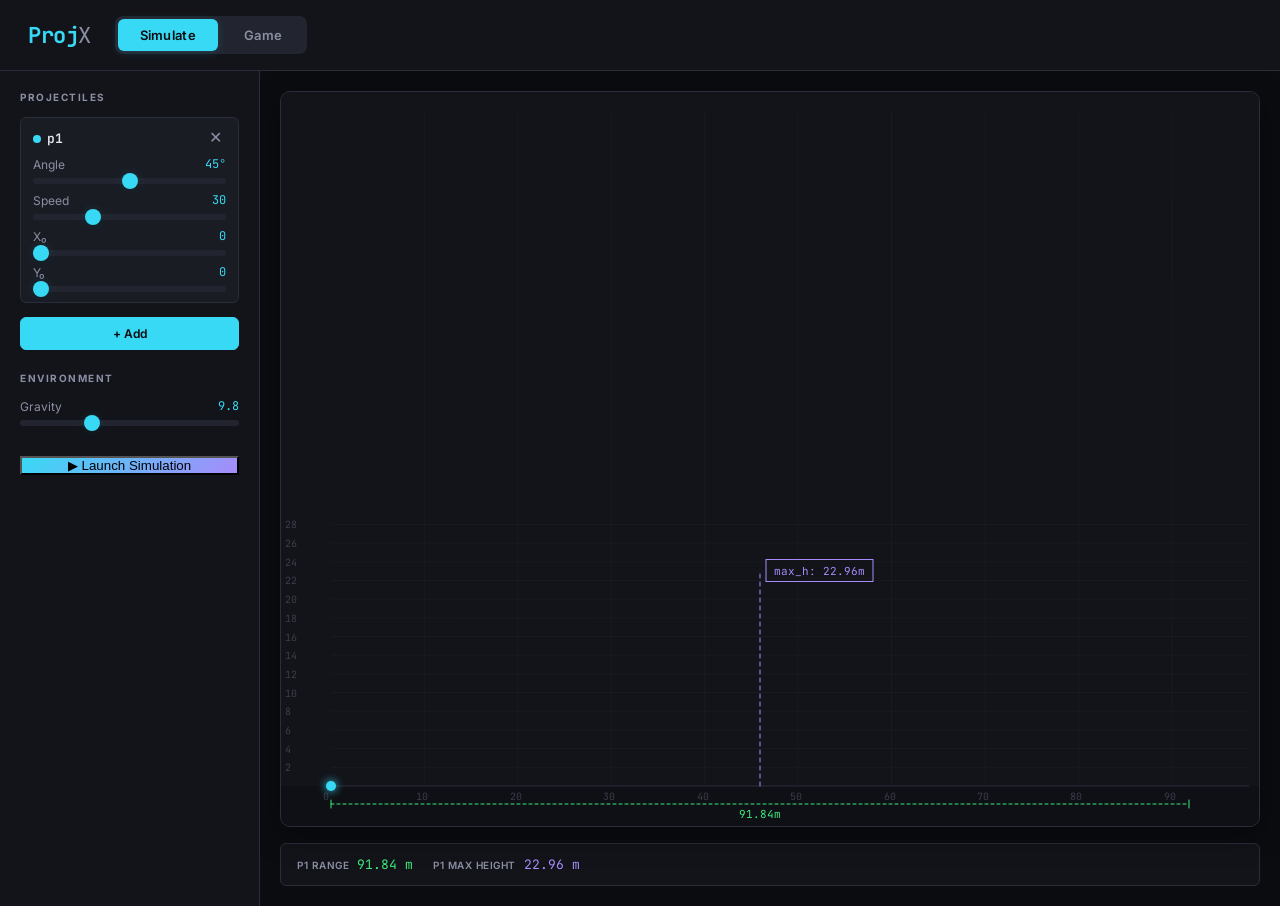
==== ProjX/frontend/index.html @ c7a51987 "frontend" ====
<!DOCTYPE html>
<html lang="en">

<head>
  <meta charset="UTF-8">
  <meta name="viewport" content="width=device-width, initial-scale=1.0">
  <title>ProjX – Projectile Simulator</title>
  <meta name="description" content="Interactive projectile physics simulator and game built with ProjX DSL">
  <link rel="stylesheet" href="styles.css">
</head>

<body class="mode-simulate">

  <!-- ── Header ── -->
  <header class="header">
    <div class="logo">Proj<span>X</span></div>
    <div class="tabs">
      <button class="tab-btn active" data-mode="simulate">Simulate</button>
      <button class="tab-btn" data-mode="game">Game</button>
    </div>
  </header>

  <!-- ── Main ── -->
  <div class="main">

    <!-- ── Sidebar ── -->
    <aside class="sidebar">

      <!-- SIMULATE controls -->
      <div class="sim-controls">
        <div class="section-title">Projectiles</div>

        <div id="proj-list" class="proj-list">
          <!-- populated by app.js -->
        </div>

        <div class="btn-row">
          <button id="add-proj" class="btn btn-primary" style="flex:1">+ Add</button>
        </div>

        <div class="section-title" style="margin-top:8px">Environment</div>

        <div class="control-group">
          <div class="control-label">
            <span>Gravity</span>
            <span class="control-value" id="sim-gravity-val">9.8</span>
          </div>
          <input type="range" id="sim-gravity" min="0.5" max="30" step="0.1" value="9.8">
        </div>

        <button id="sim-launch-btn" class="add-btn"
          style="margin-top:16px; background:linear-gradient(135deg,#38d9f5,#a78bfa);">▶ Launch Simulation</button>
      </div>

      <!-- GAME controls -->
      <div class="game-controls">
        <div class="section-title">Planet</div>

        <div class="planet-preview" id="planet-preview"></div>
        <div class="planet-info">
          Gravity: <span class="gravity-val" id="planet-gravity-label">9.8 m/s²</span>
        </div>

        <div class="control-group">
          <div class="control-label"><span>Select Planet</span></div>
          <div class="select-wrap">
            <select id="planet-select">
              <option value="earth" data-g="9.80">Earth</option>
              <option value="moon" data-g="1.62">Moon</option>
              <option value="mars" data-g="3.72">Mars</option>
              <option value="jupiter" data-g="24.8">Jupiter</option>
              <option value="saturn" data-g="10.44">Saturn</option>
            </select>
          </div>
        </div>

        <div class="section-title" style="margin-top:8px">Settings</div>

        <div class="control-group">
          <div class="control-label">
            <span>Level</span>
            <span class="control-value" id="game-level-val">1</span>
          </div>
          <input type="range" id="game-level" min="1" max="10" step="1" value="1">
        </div>

        <div class="control-group">
          <div class="control-label">
            <span>Lives</span>
            <span class="control-value" id="game-lives-val">3</span>
          </div>
          <input type="range" id="game-lives" min="1" max="10" step="1" value="3">
        </div>

        <div class="section-title" style="margin-top:12px">How to Play</div>
        <div style="color:#8b8fa3; font-size:12px; line-height:1.5; padding:0 4px;">
          <strong style="color:#f5a623">Click &amp; drag</strong> on the canvas to aim.<br>
          <strong style="color:#3de87a">Release</strong> to fire the projectile.<br>
          Destroy all targets to clear the level!
        </div>

        <button id="new-game-btn" class="add-btn"
          style="margin-top:16px; background:linear-gradient(135deg,#f55a6e,#a78bfa);">↻ New Game</button>
      </div>
    </aside>

    <!-- ── Canvas + Readout ── -->
    <div class="canvas-area">
      <div class="canvas-wrap">
        <canvas id="projx-canvas"></canvas>
      </div>
      <div class="readout-bar" id="readout-bar">
        <!-- populated by app.js -->
      </div>
    </div>

  </div>

  <script src="data.js"></script>
  <script src="canvas.js"></script>
  <script src="app.js"></script>

</body>

</html>
---- ProjX/frontend/styles.css ----
/* ── ProjX Design System ── */
@import url('https://fonts.googleapis.com/css2?family=Inter:wght@400;500;600;700&family=JetBrains+Mono:wght@400;500&display=swap');

:root {
  --bg-deep: #0b0c10;
  --bg-panel: #13141a;
  --bg-card: #1a1c24;
  --bg-input: #22252f;
  --border: #2a2d3a;
  --border-lit: #3a3d4a;
  --text: #e4e6ef;
  --text-dim: #8b8fa3;
  --cyan: #38d9f5;
  --cyan-glow: rgba(56, 217, 245, 0.15);
  --green: #3de87a;
  --amber: #f5a623;
  --red: #f55a6e;
  --purple: #a78bfa;
  --radius: 10px;
  --radius-sm: 6px;
  --transition: 0.25s cubic-bezier(0.4, 0, 0.2, 1);
}

* {
  margin: 0;
  padding: 0;
  box-sizing: border-box;
}

body {
  background: var(--bg-deep);
  color: var(--text);
  font-family: 'Inter', system-ui, sans-serif;
  min-height: 100vh;
  overflow-x: hidden;
}

/* ── Header ── */
.header {
  display: flex;
  align-items: center;
  gap: 24px;
  padding: 16px 28px;
  background: var(--bg-panel);
  border-bottom: 1px solid var(--border);
}

.logo {
  font-family: 'JetBrains Mono', monospace;
  font-size: 22px;
  font-weight: 700;
  color: var(--cyan);
  letter-spacing: -0.5px;
  user-select: none;
}

.logo span {
  color: var(--text-dim);
  font-weight: 400;
}

/* ── Tabs ── */
.tabs {
  display: flex;
  gap: 4px;
  background: var(--bg-input);
  border-radius: 8px;
  padding: 3px;
}

.tab-btn {
  padding: 8px 22px;
  border: none;
  border-radius: 6px;
  background: transparent;
  color: var(--text-dim);
  font-family: 'Inter', sans-serif;
  font-size: 13px;
  font-weight: 600;
  cursor: pointer;
  transition: all var(--transition);
  letter-spacing: 0.3px;
}

.tab-btn:hover {
  color: var(--text);
  background: rgba(255, 255, 255, 0.04);
}

.tab-btn.active {
  color: var(--bg-deep);
  background: var(--cyan);
  box-shadow: 0 2px 10px var(--cyan-glow);
}

/* ── Main layout ── */
.main {
  display: flex;
  height: calc(100vh - 65px);
}

/* ── Sidebar ── */
.sidebar {
  width: 260px;
  min-width: 260px;
  background: var(--bg-panel);
  border-right: 1px solid var(--border);
  padding: 20px;
  display: flex;
  flex-direction: column;
  gap: 20px;
  overflow-y: auto;
}

.sidebar-section {
  display: flex;
  flex-direction: column;
  gap: 14px;
}

.section-title {
  font-size: 10px;
  font-weight: 700;
  text-transform: uppercase;
  letter-spacing: 1.5px;
  color: var(--text-dim);
}

/* ── Control groups ── */
.control-group {
  display: flex;
  flex-direction: column;
  gap: 6px;
}

.control-label {
  display: flex;
  justify-content: space-between;
  align-items: center;
  font-size: 12px;
  color: var(--text-dim);
}

.control-value {
  font-family: 'JetBrains Mono', monospace;
  font-size: 12px;
  color: var(--cyan);
  min-width: 50px;
  text-align: right;
}

/* ── Range slider ── */
input[type="range"] {
  -webkit-appearance: none;
  appearance: none;
  width: 100%;
  height: 6px;
  border-radius: 3px;
  background: var(--bg-input);
  outline: none;
  cursor: pointer;
}

input[type="range"]::-webkit-slider-thumb {
  -webkit-appearance: none;
  width: 16px;
  height: 16px;
  border-radius: 50%;
  background: var(--cyan);
  box-shadow: 0 0 8px var(--cyan-glow), 0 2px 4px rgba(0, 0, 0, 0.3);
  cursor: grab;
  transition: transform 0.15s ease;
}

input[type="range"]::-webkit-slider-thumb:hover {
  transform: scale(1.2);
}

input[type="range"]::-webkit-slider-thumb:active {
  cursor: grabbing;
  transform: scale(1.1);
}

input[type="range"]::-moz-range-thumb {
  width: 16px;
  height: 16px;
  border: none;
  border-radius: 50%;
  background: var(--cyan);
  box-shadow: 0 0 8px var(--cyan-glow);
  cursor: grab;
}

/* ── Select dropdown ── */
.select-wrap {
  position: relative;
}

.select-wrap select {
  width: 100%;
  padding: 8px 12px;
  border: 1px solid var(--border);
  border-radius: var(--radius-sm);
  background: var(--bg-input);
  color: var(--text);
  font-family: 'Inter', sans-serif;
  font-size: 13px;
  cursor: pointer;
  outline: none;
  transition: border-color var(--transition);
  -webkit-appearance: none;
  appearance: none;
}

.select-wrap select:focus {
  border-color: var(--cyan);
}

.select-wrap::after {
  content: '▾';
  position: absolute;
  right: 12px;
  top: 50%;
  transform: translateY(-50%);
  color: var(--text-dim);
  pointer-events: none;
  font-size: 12px;
}

/* ── Number input ── */
input[type="number"] {
  width: 100%;
  padding: 8px 12px;
  border: 1px solid var(--border);
  border-radius: var(--radius-sm);
  background: var(--bg-input);
  color: var(--text);
  font-family: 'JetBrains Mono', monospace;
  font-size: 13px;
  outline: none;
  transition: border-color var(--transition);
}

input[type="number"]:focus {
  border-color: var(--cyan);
}

/* ── Buttons ── */
.btn {
  padding: 8px 16px;
  border: 1px solid var(--border);
  border-radius: var(--radius-sm);
  background: var(--bg-input);
  color: var(--text);
  font-family: 'Inter', sans-serif;
  font-size: 12px;
  font-weight: 600;
  cursor: pointer;
  transition: all var(--transition);
}

.btn:hover {
  border-color: var(--cyan);
  background: var(--cyan-glow);
  color: var(--cyan);
}

.btn-primary {
  background: var(--cyan);
  color: var(--bg-deep);
  border-color: var(--cyan);
}

.btn-primary:hover {
  background: #2bc4de;
  box-shadow: 0 4px 14px var(--cyan-glow);
}

.btn-danger {
  border-color: var(--red);
  color: var(--red);
}

.btn-danger:hover {
  background: rgba(245, 90, 110, 0.12);
}

.btn-row {
  display: flex;
  gap: 8px;
}

/* ── Canvas area ── */
.canvas-area {
  flex: 1;
  display: flex;
  flex-direction: column;
  padding: 20px;
  gap: 16px;
  overflow: hidden;
}

.canvas-wrap {
  flex: 1;
  background: var(--bg-panel);
  border: 1px solid var(--border);
  border-radius: var(--radius);
  overflow: hidden;
  position: relative;
  box-shadow: 0 8px 30px rgba(0, 0, 0, 0.4);
  min-height: 0;
}

.canvas-wrap canvas {
  display: block;
  position: absolute;
  top: 0;
  left: 0;
  width: 100%;
  height: 100%;
}

/* ── Readout bar ── */
.readout-bar {
  display: flex;
  gap: 20px;
  flex-wrap: wrap;
  padding: 12px 16px;
  background: var(--bg-panel);
  border: 1px solid var(--border);
  border-radius: var(--radius-sm);
}

.readout-item {
  display: flex;
  align-items: center;
  gap: 8px;
  font-size: 12px;
}

.readout-label {
  color: var(--text-dim);
  text-transform: uppercase;
  letter-spacing: 0.5px;
  font-size: 10px;
  font-weight: 600;
}

.readout-value {
  font-family: 'JetBrains Mono', monospace;
  color: var(--cyan);
  font-size: 13px;
}

.readout-value.green {
  color: var(--green);
}

.readout-value.amber {
  color: var(--amber);
}

.readout-value.purple {
  color: var(--purple);
}

/* ── Projectile list ── */
.proj-list {
  display: flex;
  flex-direction: column;
  gap: 8px;
}

.proj-card {
  padding: 10px 12px;
  background: var(--bg-card);
  border: 1px solid var(--border);
  border-radius: var(--radius-sm);
  display: flex;
  flex-direction: column;
  gap: 8px;
  transition: border-color var(--transition);
}

.proj-card:hover {
  border-color: var(--border-lit);
}

.proj-card-header {
  display: flex;
  justify-content: space-between;
  align-items: center;
}

.proj-name {
  font-family: 'JetBrains Mono', monospace;
  font-size: 13px;
  font-weight: 600;
}

.proj-dot {
  width: 8px;
  height: 8px;
  border-radius: 50%;
  display: inline-block;
  margin-right: 6px;
}

.remove-proj {
  background: none;
  border: none;
  color: var(--text-dim);
  cursor: pointer;
  font-size: 16px;
  line-height: 1;
  padding: 2px 4px;
  border-radius: 4px;
  transition: all 0.15s;
}

.remove-proj:hover {
  color: var(--red);
  background: rgba(245, 90, 110, 0.1);
}

/* ── Planet preview (game mode) ── */
.planet-preview {
  width: 80px;
  height: 80px;
  margin: 0 auto;
  border-radius: 50%;
  background-size: cover;
  background-position: center;
  border: 2px solid var(--cyan);
  box-shadow: 0 0 12px rgba(56, 217, 245, 0.25);
  transition: all 0.5s ease;
  position: relative;
  overflow: hidden;
}

.planet-info {
  font-size: 11px;
  color: var(--text-dim);
  margin-top: 8px;
  text-align: center;
}

.planet-info .gravity-val {
  font-family: 'JetBrains Mono', monospace;
  transition: color 0.4s ease;
}

/* ── Game controls hide/show ── */
.game-controls {
  display: none;
}

.sim-controls {
  display: flex;
  flex-direction: column;
  gap: 14px;
}

body.mode-game .game-controls {
  display: flex;
  flex-direction: column;
  gap: 14px;
}

body.mode-game .sim-controls {
  display: none;
}

/* ── Scrollbar ── */
::-webkit-scrollbar {
  width: 6px;
}

::-webkit-scrollbar-track {
  background: transparent;
}

::-webkit-scrollbar-thumb {
  background: var(--border);
  border-radius: 3px;
}

::-webkit-scrollbar-thumb:hover {
  background: var(--border-lit);
}

/* ── Responsive ── */
@media (max-width: 768px) {
  .main {
    flex-direction: column;
  }

  .sidebar {
    width: 100%;
    min-width: 100%;
    max-height: 200px;
    flex-direction: row;
    flex-wrap: wrap;
    border-right: none;
    border-bottom: 1px solid var(--border);
    padding: 12px;
    gap: 12px;
  }

  .sidebar-section {
    flex-direction: row;
    flex-wrap: wrap;
    gap: 10px;
  }

  .control-group {
    min-width: 120px;
  }
}
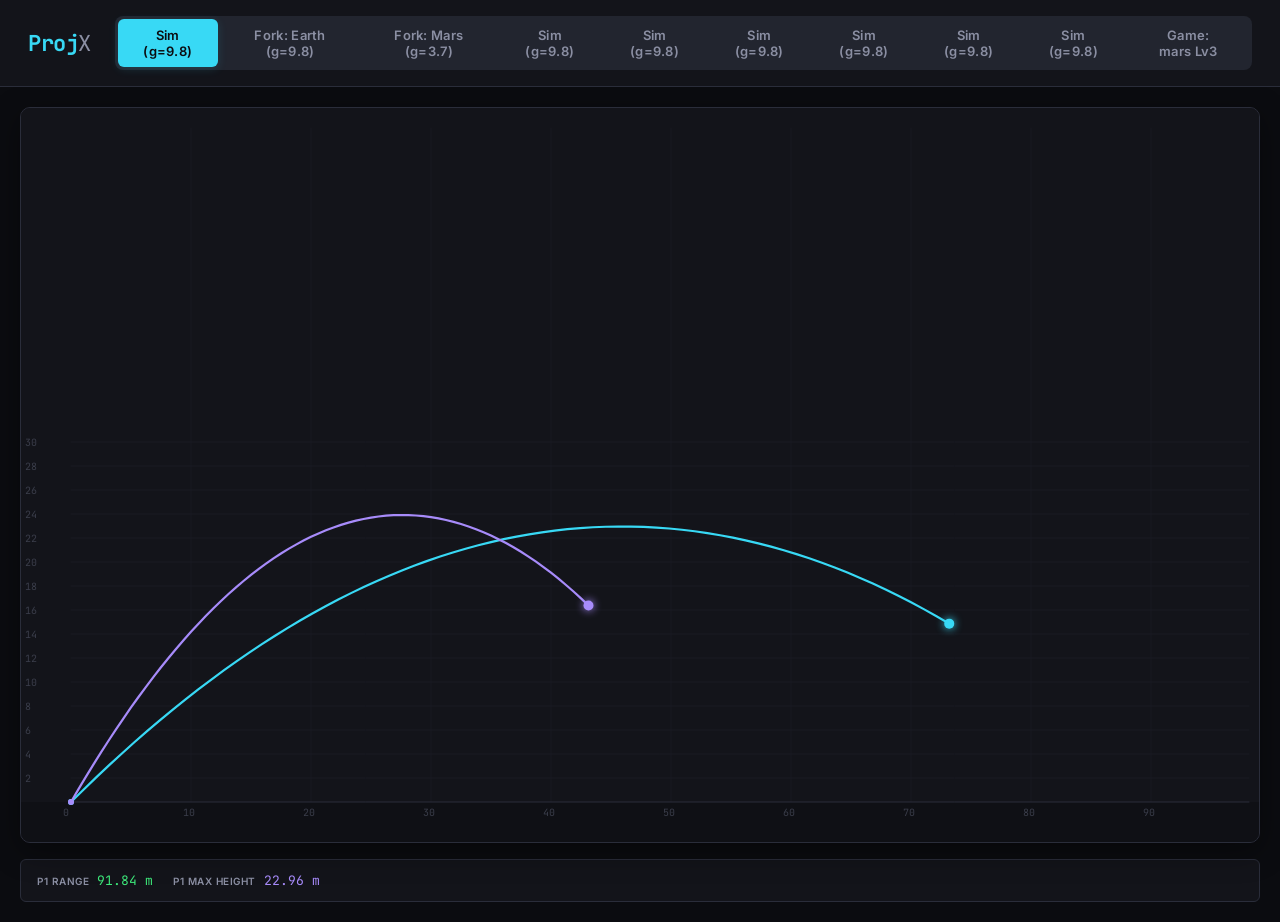
==== commit c19ee13e: "frontend query based implementation" ====
--- a/ProjX/frontend/index.html
+++ b/ProjX/frontend/index.html
@@ -14,98 +14,16 @@
   <!-- ── Header ── -->
   <header class="header">
     <div class="logo">Proj<span>X</span></div>
-    <div class="tabs">
-      <button class="tab-btn active" data-mode="simulate">Simulate</button>
-      <button class="tab-btn" data-mode="game">Game</button>
+    <div class="tabs" id="dynamic-tabs">
+      <!-- populated by app.js from projxData array -->
     </div>
   </header>
 
   <!-- ── Main ── -->
   <div class="main">
 
-    <!-- ── Sidebar ── -->
-    <aside class="sidebar">
-
-      <!-- SIMULATE controls -->
-      <div class="sim-controls">
-        <div class="section-title">Projectiles</div>
-
-        <div id="proj-list" class="proj-list">
-          <!-- populated by app.js -->
-        </div>
-
-        <div class="btn-row">
-          <button id="add-proj" class="btn btn-primary" style="flex:1">+ Add</button>
-        </div>
-
-        <div class="section-title" style="margin-top:8px">Environment</div>
-
-        <div class="control-group">
-          <div class="control-label">
-            <span>Gravity</span>
-            <span class="control-value" id="sim-gravity-val">9.8</span>
-          </div>
-          <input type="range" id="sim-gravity" min="0.5" max="30" step="0.1" value="9.8">
-        </div>
-
-        <button id="sim-launch-btn" class="add-btn"
-          style="margin-top:16px; background:linear-gradient(135deg,#38d9f5,#a78bfa);">▶ Launch Simulation</button>
-      </div>
-
-      <!-- GAME controls -->
-      <div class="game-controls">
-        <div class="section-title">Planet</div>
-
-        <div class="planet-preview" id="planet-preview"></div>
-        <div class="planet-info">
-          Gravity: <span class="gravity-val" id="planet-gravity-label">9.8 m/s²</span>
-        </div>
-
-        <div class="control-group">
-          <div class="control-label"><span>Select Planet</span></div>
-          <div class="select-wrap">
-            <select id="planet-select">
-              <option value="earth" data-g="9.80">Earth</option>
-              <option value="moon" data-g="1.62">Moon</option>
-              <option value="mars" data-g="3.72">Mars</option>
-              <option value="jupiter" data-g="24.8">Jupiter</option>
-              <option value="saturn" data-g="10.44">Saturn</option>
-            </select>
-          </div>
-        </div>
-
-        <div class="section-title" style="margin-top:8px">Settings</div>
-
-        <div class="control-group">
-          <div class="control-label">
-            <span>Level</span>
-            <span class="control-value" id="game-level-val">1</span>
-          </div>
-          <input type="range" id="game-level" min="1" max="10" step="1" value="1">
-        </div>
-
-        <div class="control-group">
-          <div class="control-label">
-            <span>Lives</span>
-            <span class="control-value" id="game-lives-val">3</span>
-          </div>
-          <input type="range" id="game-lives" min="1" max="10" step="1" value="3">
-        </div>
-
-        <div class="section-title" style="margin-top:12px">How to Play</div>
-        <div style="color:#8b8fa3; font-size:12px; line-height:1.5; padding:0 4px;">
-          <strong style="color:#f5a623">Click &amp; drag</strong> on the canvas to aim.<br>
-          <strong style="color:#3de87a">Release</strong> to fire the projectile.<br>
-          Destroy all targets to clear the level!
-        </div>
-
-        <button id="new-game-btn" class="add-btn"
-          style="margin-top:16px; background:linear-gradient(135deg,#f55a6e,#a78bfa);">↻ New Game</button>
-      </div>
-    </aside>
-
     <!-- ── Canvas + Readout ── -->
-    <div class="canvas-area">
+    <div class="canvas-area" style="flex:1;">
       <div class="canvas-wrap">
         <canvas id="projx-canvas"></canvas>
       </div>
